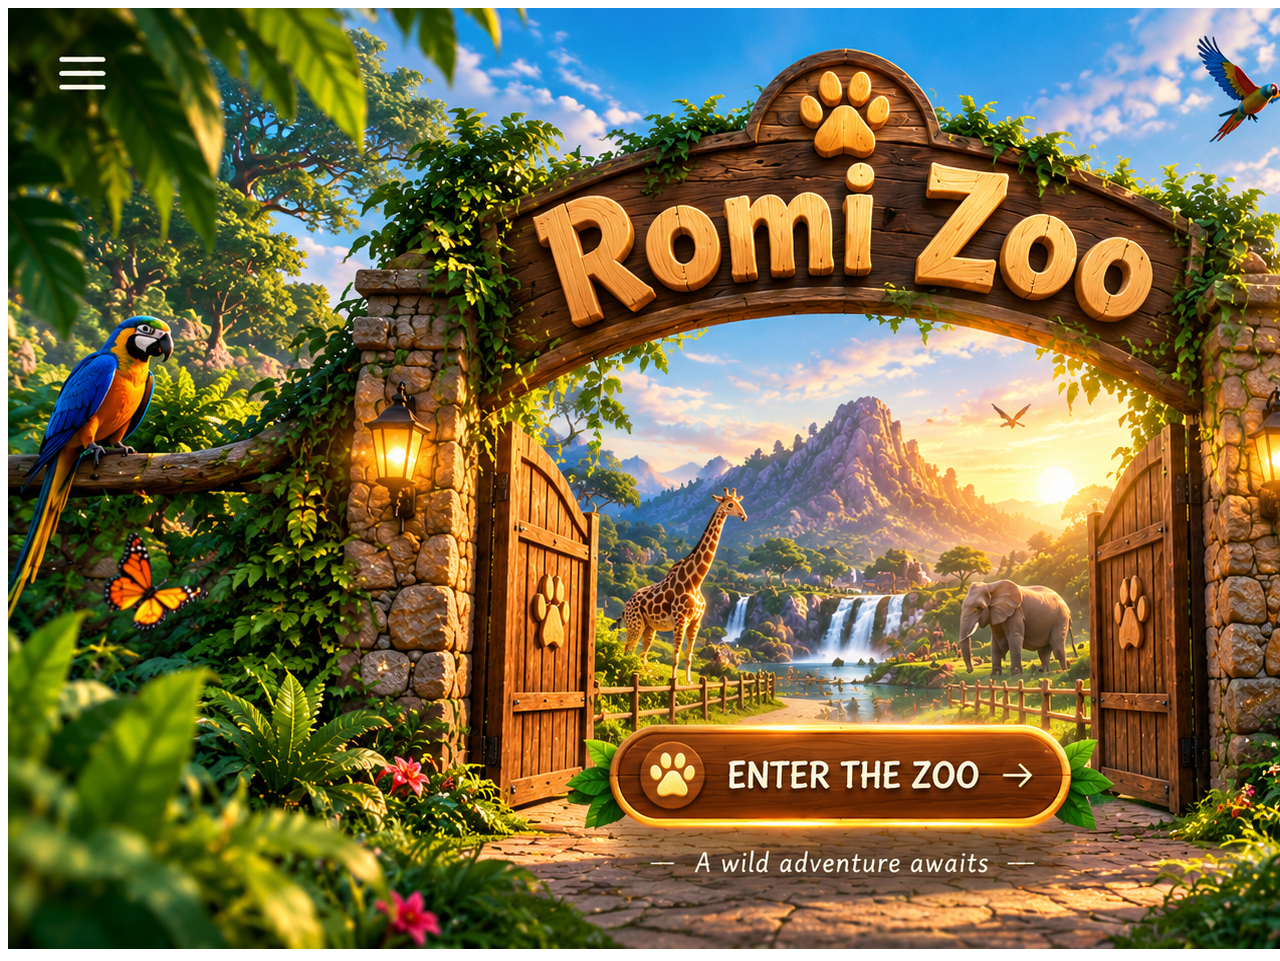
==== index.html @ ab6b86a1 "Rename romi-zoo-index.html to index.html" ====
<!DOCTYPE html>
<html lang="en">
<head>
  <meta charset="UTF-8">
  <meta name="viewport" content="width=device-width, initial-scale=1.0">
  <title>Romi Zoo</title>
  <link rel="stylesheet" href="styles.css">
</head>
<body>
  <main class="entrance">
    <img class="scene" src="zoo-entrance.png" alt="The magical entrance to Romi Zoo">
    <div class="atmosphere"></div>
    <a class="enter-hotspot" href="zoo.html" aria-label="Enter the zoo"></a>
    <div class="particles" aria-hidden="true">
      <span></span><span></span><span></span><span></span>
      <span></span><span></span><span></span><span></span>
      <span></span><span></span><span></span><span></span>
    </div>
  </main>
</body>
</html>
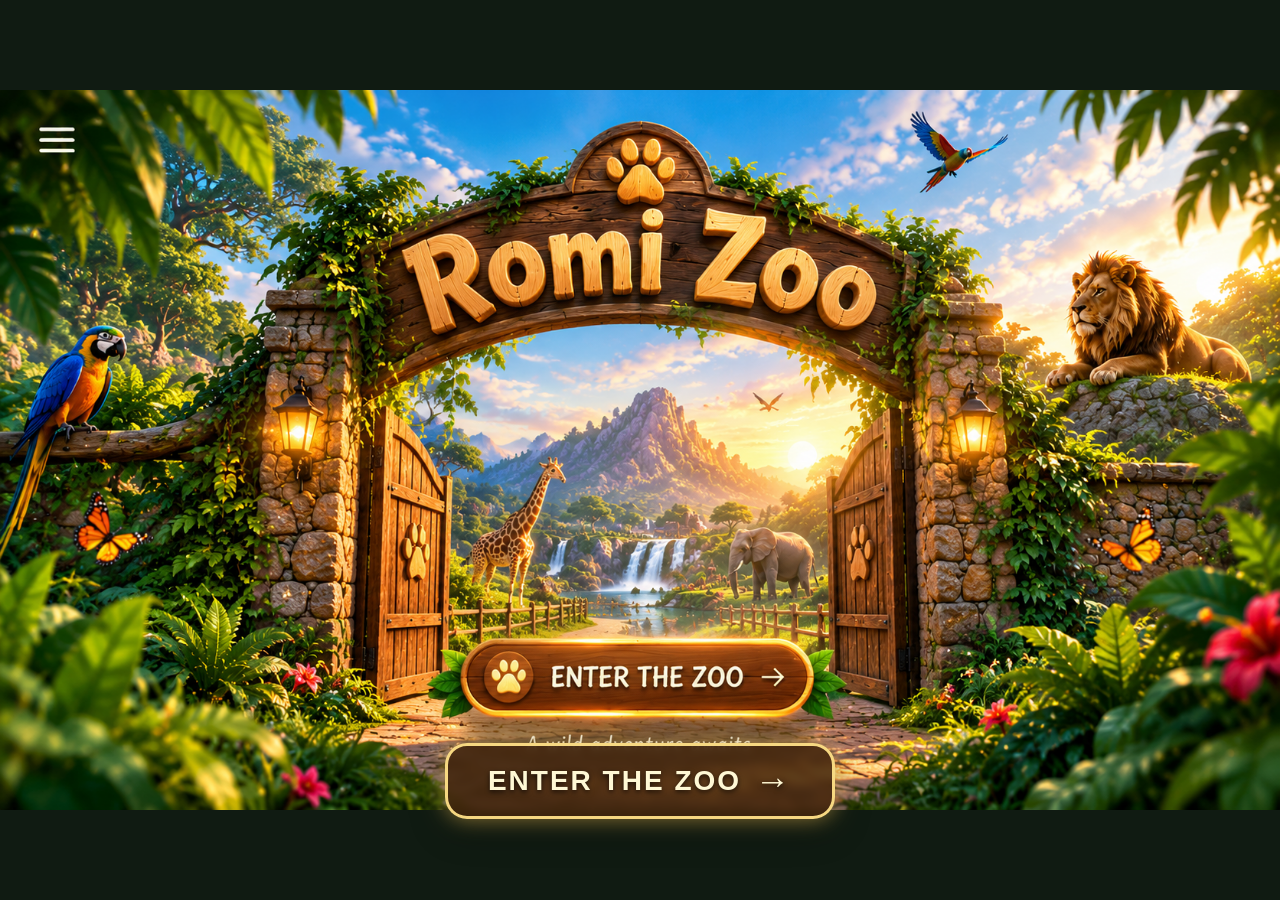
==== commit c259a5d1: "Add files via upload" ====
--- a/index.html
+++ b/index.html
@@ -2,15 +2,20 @@
 <html lang="en">
 <head>
   <meta charset="UTF-8">
-  <meta name="viewport" content="width=device-width, initial-scale=1.0">
+  <meta name="viewport" content="width=device-width, initial-scale=1.0, viewport-fit=cover">
   <title>Romi Zoo</title>
   <link rel="stylesheet" href="styles.css">
 </head>
 <body>
   <main class="entrance">
     <img class="scene" src="zoo-entrance.png" alt="The magical entrance to Romi Zoo">
-    <div class="atmosphere"></div>
-    <a class="enter-hotspot" href="zoo.html" aria-label="Enter the zoo"></a>
+
+    <div class="atmosphere" aria-hidden="true"></div>
+
+    <a class="enter-button" href="zoo.html">
+      ENTER THE ZOO <span aria-hidden="true">→</span>
+    </a>
+
     <div class="particles" aria-hidden="true">
       <span></span><span></span><span></span><span></span>
       <span></span><span></span><span></span><span></span>
--- a/styles.css
+++ b/styles.css
@@ -0,0 +1,226 @@
+* {
+  box-sizing: border-box;
+}
+
+html,
+body {
+  margin: 0;
+  width: 100%;
+  height: 100%;
+  overflow: hidden;
+}
+
+body {
+  background: #101b12;
+  font-family: Arial, Helvetica, sans-serif;
+}
+
+.entrance {
+  position: relative;
+  width: 100vw;
+  height: 100dvh;
+  min-height: 100vh;
+  overflow: hidden;
+  isolation: isolate;
+}
+
+.scene {
+  position: absolute;
+  inset: 0;
+  width: 100%;
+  height: 100%;
+  display: block;
+
+  /* Keep the whole artwork visible instead of cropping it. */
+  object-fit: contain;
+  object-position: center center;
+
+  animation: breathe 14s ease-in-out infinite alternate;
+  transform-origin: center center;
+  background: #101b12;
+}
+
+.atmosphere {
+  position: absolute;
+  inset: 0;
+  z-index: 2;
+  pointer-events: none;
+
+  background:
+    radial-gradient(circle at 50% 55%,
+      rgba(255, 225, 130, .12),
+      transparent 30%),
+    linear-gradient(to bottom,
+      rgba(0, 0, 0, .02),
+      rgba(0, 0, 0, .18));
+
+  mix-blend-mode: screen;
+}
+
+.enter-button {
+  position: absolute;
+  z-index: 6;
+
+  left: 50%;
+  bottom: clamp(42px, 9vh, 95px);
+  transform: translateX(-50%);
+
+  width: min(390px, 72vw);
+  min-height: 64px;
+  padding: 15px 24px;
+
+  display: flex;
+  align-items: center;
+  justify-content: center;
+  gap: 14px;
+
+  border: 3px solid rgba(255, 225, 135, .95);
+  border-radius: 22px;
+
+  color: #fff8d5;
+  background: rgba(67, 38, 12, .86);
+
+  box-shadow:
+    0 0 22px rgba(255, 206, 90, .55),
+    0 10px 35px rgba(0, 0, 0, .4);
+
+  text-decoration: none;
+  font-size: clamp(18px, 3vw, 28px);
+  font-weight: 800;
+  letter-spacing: 2px;
+  text-shadow: 0 2px 5px rgba(0, 0, 0, .7);
+
+  backdrop-filter: blur(4px);
+
+  animation: buttonPulse 2.5s ease-in-out infinite;
+
+  transition:
+    transform .25s ease,
+    box-shadow .25s ease,
+    background .25s ease;
+}
+
+.enter-button span {
+  font-size: 1.25em;
+}
+
+.enter-button:hover,
+.enter-button:focus-visible {
+  transform: translateX(-50%) scale(1.05);
+  background: rgba(91, 52, 16, .95);
+  box-shadow:
+    0 0 38px rgba(255, 220, 105, .85),
+    0 15px 45px rgba(0, 0, 0, .45);
+  outline: none;
+}
+
+.enter-button:active {
+  transform: translateX(-50%) scale(.98);
+}
+
+/* Floating magical lights */
+.particles {
+  position: absolute;
+  inset: 0;
+  z-index: 4;
+  pointer-events: none;
+  overflow: hidden;
+}
+
+.particles span {
+  position: absolute;
+  width: 6px;
+  height: 6px;
+  border-radius: 50%;
+
+  background: rgba(255, 231, 139, .85);
+  box-shadow: 0 0 12px rgba(255, 226, 117, .85);
+
+  left: calc(var(--x) * 1%);
+  top: 105%;
+
+  animation: floatUp var(--duration) linear infinite;
+  animation-delay: var(--delay);
+}
+
+.particles span:nth-child(1) { --x: 8; --duration: 9s; --delay: -2s; }
+.particles span:nth-child(2) { --x: 17; --duration: 7s; --delay: -5s; }
+.particles span:nth-child(3) { --x: 26; --duration: 10s; --delay: -1s; }
+.particles span:nth-child(4) { --x: 34; --duration: 8s; --delay: -7s; }
+.particles span:nth-child(5) { --x: 42; --duration: 11s; --delay: -3s; }
+.particles span:nth-child(6) { --x: 51; --duration: 7.5s; --delay: -6s; }
+.particles span:nth-child(7) { --x: 59; --duration: 9.5s; --delay: -4s; }
+.particles span:nth-child(8) { --x: 67; --duration: 8.5s; --delay: -8s; }
+.particles span:nth-child(9) { --x: 74; --duration: 10s; --delay: -2s; }
+.particles span:nth-child(10) { --x: 82; --duration: 7s; --delay: -5s; }
+.particles span:nth-child(11) { --x: 90; --duration: 9s; --delay: -1s; }
+.particles span:nth-child(12) { --x: 47; --duration: 8s; --delay: -10s; }
+
+@keyframes breathe {
+  from { transform: scale(1.01); }
+  to { transform: scale(1.035); }
+}
+
+@keyframes buttonPulse {
+  0%, 100% {
+    box-shadow:
+      0 0 18px rgba(255, 206, 90, .45),
+      0 10px 35px rgba(0, 0, 0, .35);
+  }
+
+  50% {
+    box-shadow:
+      0 0 32px rgba(255, 220, 105, .8),
+      0 10px 35px rgba(0, 0, 0, .35);
+  }
+}
+
+@keyframes floatUp {
+  0% {
+    transform: translate(0, 10vh) scale(.5);
+    opacity: 0;
+  }
+
+  12% { opacity: .9; }
+
+  50% {
+    transform: translate(30px, -50vh) scale(1);
+  }
+
+  100% {
+    transform: translate(-25px, -115vh) scale(.2);
+    opacity: 0;
+  }
+}
+
+/* Phones */
+@media (max-width: 700px) {
+  .scene {
+    object-fit: contain;
+    object-position: center center;
+  }
+
+  .enter-button {
+    bottom: max(28px, env(safe-area-inset-bottom));
+    width: min(360px, 82vw);
+    min-height: 58px;
+    padding: 13px 18px;
+    font-size: clamp(16px, 5vw, 23px);
+  }
+}
+
+/* Very narrow/tall phones */
+@media (max-width: 430px) and (orientation: portrait) {
+  .enter-button {
+    width: 82vw;
+    bottom: max(22px, env(safe-area-inset-bottom));
+  }
+}
+
+@media (prefers-reduced-motion: reduce) {
+  .scene,
+  .enter-button,
+  .particles span {
+    animation: none;
+  }
+}
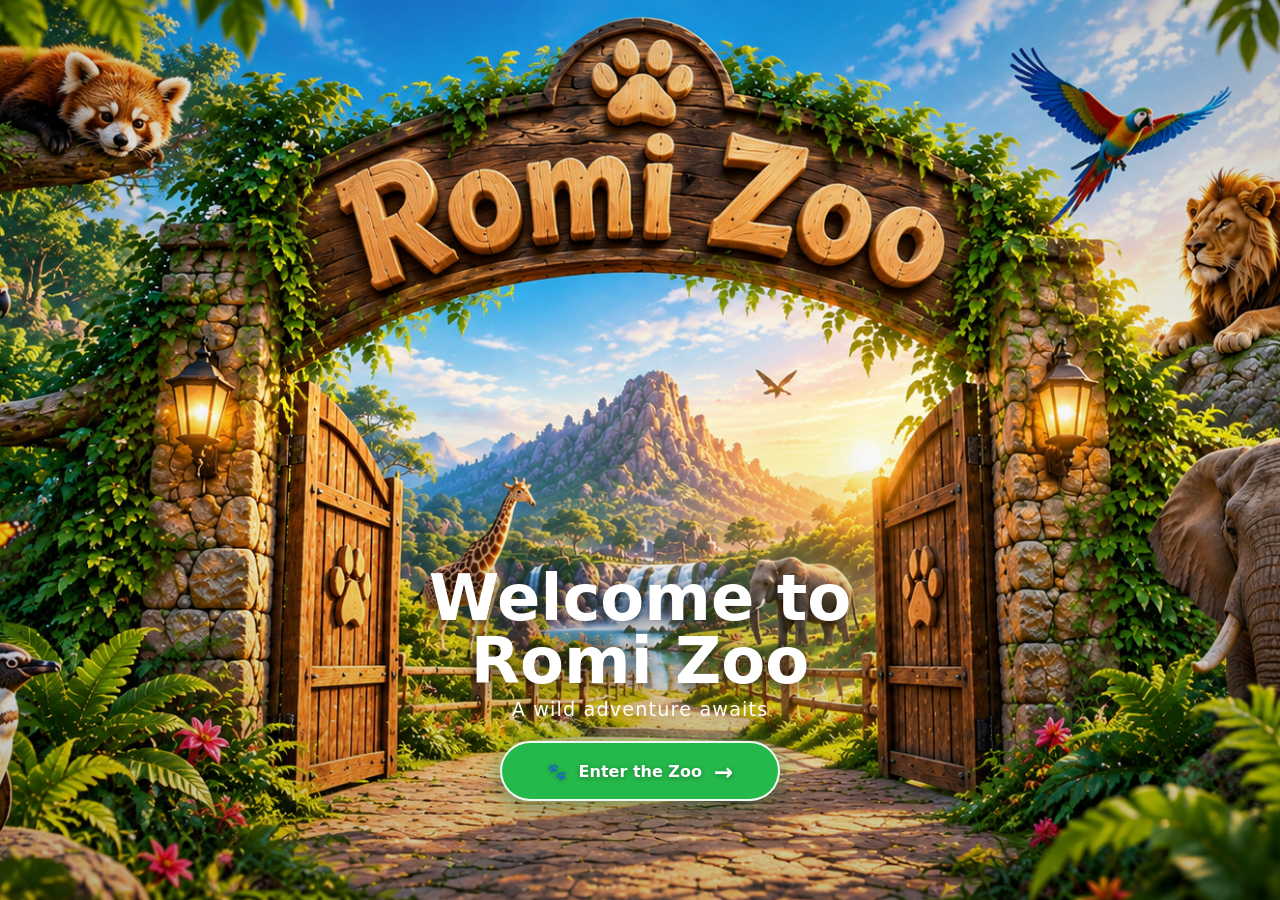
==== commit 4ed599de: "Add files via upload" ====
--- a/index.html
+++ b/index.html
@@ -1,26 +1,24 @@
 <!DOCTYPE html>
 <html lang="en">
 <head>
-  <meta charset="UTF-8">
-  <meta name="viewport" content="width=device-width, initial-scale=1.0, viewport-fit=cover">
-  <title>Romi Zoo</title>
-  <link rel="stylesheet" href="styles.css">
+<meta charset="UTF-8">
+<meta name="viewport" content="width=device-width, initial-scale=1.0, viewport-fit=cover">
+<title>Romi Zoo</title>
+<link rel="stylesheet" href="styles.css">
 </head>
 <body>
-  <main class="entrance">
-    <img class="scene" src="zoo-entrance.png" alt="The magical entrance to Romi Zoo">
-
-    <div class="atmosphere" aria-hidden="true"></div>
-
-    <a class="enter-button" href="zoo.html">
-      ENTER THE ZOO <span aria-hidden="true">→</span>
-    </a>
-
-    <div class="particles" aria-hidden="true">
-      <span></span><span></span><span></span><span></span>
-      <span></span><span></span><span></span><span></span>
-      <span></span><span></span><span></span><span></span>
-    </div>
-  </main>
+<main class="entrance" id="entrance">
+  <div class="scene" aria-hidden="true"></div>
+  <div class="shade" aria-hidden="true"></div>
+  <section class="welcome" aria-label="Romi Zoo welcome">
+    <p class="welcome-title">Welcome to<br>Romi Zoo</p>
+    <p class="welcome-text">A wild adventure awaits</p>
+    <button class="enter-button" id="enterButton" type="button">
+      <span>🐾</span><span>Enter the Zoo</span><b>→</b>
+    </button>
+  </section>
+  <div class="transition" id="transition" aria-hidden="true"></div>
+</main>
+<script src="script.js"></script>
 </body>
-</html>
+</html>
--- a/styles.css
+++ b/styles.css
@@ -1,226 +1 @@
-* {
-  box-sizing: border-box;
-}
-
-html,
-body {
-  margin: 0;
-  width: 100%;
-  height: 100%;
-  overflow: hidden;
-}
-
-body {
-  background: #101b12;
-  font-family: Arial, Helvetica, sans-serif;
-}
-
-.entrance {
-  position: relative;
-  width: 100vw;
-  height: 100dvh;
-  min-height: 100vh;
-  overflow: hidden;
-  isolation: isolate;
-}
-
-.scene {
-  position: absolute;
-  inset: 0;
-  width: 100%;
-  height: 100%;
-  display: block;
-
-  /* Keep the whole artwork visible instead of cropping it. */
-  object-fit: contain;
-  object-position: center center;
-
-  animation: breathe 14s ease-in-out infinite alternate;
-  transform-origin: center center;
-  background: #101b12;
-}
-
-.atmosphere {
-  position: absolute;
-  inset: 0;
-  z-index: 2;
-  pointer-events: none;
-
-  background:
-    radial-gradient(circle at 50% 55%,
-      rgba(255, 225, 130, .12),
-      transparent 30%),
-    linear-gradient(to bottom,
-      rgba(0, 0, 0, .02),
-      rgba(0, 0, 0, .18));
-
-  mix-blend-mode: screen;
-}
-
-.enter-button {
-  position: absolute;
-  z-index: 6;
-
-  left: 50%;
-  bottom: clamp(42px, 9vh, 95px);
-  transform: translateX(-50%);
-
-  width: min(390px, 72vw);
-  min-height: 64px;
-  padding: 15px 24px;
-
-  display: flex;
-  align-items: center;
-  justify-content: center;
-  gap: 14px;
-
-  border: 3px solid rgba(255, 225, 135, .95);
-  border-radius: 22px;
-
-  color: #fff8d5;
-  background: rgba(67, 38, 12, .86);
-
-  box-shadow:
-    0 0 22px rgba(255, 206, 90, .55),
-    0 10px 35px rgba(0, 0, 0, .4);
-
-  text-decoration: none;
-  font-size: clamp(18px, 3vw, 28px);
-  font-weight: 800;
-  letter-spacing: 2px;
-  text-shadow: 0 2px 5px rgba(0, 0, 0, .7);
-
-  backdrop-filter: blur(4px);
-
-  animation: buttonPulse 2.5s ease-in-out infinite;
-
-  transition:
-    transform .25s ease,
-    box-shadow .25s ease,
-    background .25s ease;
-}
-
-.enter-button span {
-  font-size: 1.25em;
-}
-
-.enter-button:hover,
-.enter-button:focus-visible {
-  transform: translateX(-50%) scale(1.05);
-  background: rgba(91, 52, 16, .95);
-  box-shadow:
-    0 0 38px rgba(255, 220, 105, .85),
-    0 15px 45px rgba(0, 0, 0, .45);
-  outline: none;
-}
-
-.enter-button:active {
-  transform: translateX(-50%) scale(.98);
-}
-
-/* Floating magical lights */
-.particles {
-  position: absolute;
-  inset: 0;
-  z-index: 4;
-  pointer-events: none;
-  overflow: hidden;
-}
-
-.particles span {
-  position: absolute;
-  width: 6px;
-  height: 6px;
-  border-radius: 50%;
-
-  background: rgba(255, 231, 139, .85);
-  box-shadow: 0 0 12px rgba(255, 226, 117, .85);
-
-  left: calc(var(--x) * 1%);
-  top: 105%;
-
-  animation: floatUp var(--duration) linear infinite;
-  animation-delay: var(--delay);
-}
-
-.particles span:nth-child(1) { --x: 8; --duration: 9s; --delay: -2s; }
-.particles span:nth-child(2) { --x: 17; --duration: 7s; --delay: -5s; }
-.particles span:nth-child(3) { --x: 26; --duration: 10s; --delay: -1s; }
-.particles span:nth-child(4) { --x: 34; --duration: 8s; --delay: -7s; }
-.particles span:nth-child(5) { --x: 42; --duration: 11s; --delay: -3s; }
-.particles span:nth-child(6) { --x: 51; --duration: 7.5s; --delay: -6s; }
-.particles span:nth-child(7) { --x: 59; --duration: 9.5s; --delay: -4s; }
-.particles span:nth-child(8) { --x: 67; --duration: 8.5s; --delay: -8s; }
-.particles span:nth-child(9) { --x: 74; --duration: 10s; --delay: -2s; }
-.particles span:nth-child(10) { --x: 82; --duration: 7s; --delay: -5s; }
-.particles span:nth-child(11) { --x: 90; --duration: 9s; --delay: -1s; }
-.particles span:nth-child(12) { --x: 47; --duration: 8s; --delay: -10s; }
-
-@keyframes breathe {
-  from { transform: scale(1.01); }
-  to { transform: scale(1.035); }
-}
-
-@keyframes buttonPulse {
-  0%, 100% {
-    box-shadow:
-      0 0 18px rgba(255, 206, 90, .45),
-      0 10px 35px rgba(0, 0, 0, .35);
-  }
-
-  50% {
-    box-shadow:
-      0 0 32px rgba(255, 220, 105, .8),
-      0 10px 35px rgba(0, 0, 0, .35);
-  }
-}
-
-@keyframes floatUp {
-  0% {
-    transform: translate(0, 10vh) scale(.5);
-    opacity: 0;
-  }
-
-  12% { opacity: .9; }
-
-  50% {
-    transform: translate(30px, -50vh) scale(1);
-  }
-
-  100% {
-    transform: translate(-25px, -115vh) scale(.2);
-    opacity: 0;
-  }
-}
-
-/* Phones */
-@media (max-width: 700px) {
-  .scene {
-    object-fit: contain;
-    object-position: center center;
-  }
-
-  .enter-button {
-    bottom: max(28px, env(safe-area-inset-bottom));
-    width: min(360px, 82vw);
-    min-height: 58px;
-    padding: 13px 18px;
-    font-size: clamp(16px, 5vw, 23px);
-  }
-}
-
-/* Very narrow/tall phones */
-@media (max-width: 430px) and (orientation: portrait) {
-  .enter-button {
-    width: 82vw;
-    bottom: max(22px, env(safe-area-inset-bottom));
-  }
-}
-
-@media (prefers-reduced-motion: reduce) {
-  .scene,
-  .enter-button,
-  .particles span {
-    animation: none;
-  }
-}
+*{box-sizing:border-box}html,body{width:100%;height:100%;margin:0}body{overflow:hidden;background:#071b14;font-family:system-ui,-apple-system,BlinkMacSystemFont,"Segoe UI",sans-serif}.entrance{position:relative;width:100%;height:100svh;min-height:100dvh;overflow:hidden;isolation:isolate}.scene{position:absolute;inset:0;z-index:-3;background:url("assets/zoo-entrance-desktop.png") center/cover no-repeat;transform:scale(1.01);transition:transform 1.25s cubic-bezier(.2,.8,.2,1),filter 1.25s ease}.shade{position:absolute;inset:0;z-index:-2;pointer-events:none;background:linear-gradient(to bottom,rgba(0,0,0,.08),transparent 45%,rgba(0,0,0,.18)),radial-gradient(circle,transparent 45%,rgba(0,0,0,.14))}.welcome{position:absolute;z-index:2;left:50%;bottom:clamp(7vh,9vw,11vh);transform:translateX(-50%);width:min(92vw,620px);text-align:center;color:#fff;text-shadow:0 3px 20px rgba(0,0,0,.7);animation:in 1s cubic-bezier(.2,.8,.2,1) both}.welcome-title{margin:0 0 .35rem;font-size:clamp(2rem,5vw,4rem);line-height:.98;font-weight:800}.welcome-text{margin:0 0 1.25rem;font-size:clamp(.95rem,2vw,1.2rem);letter-spacing:.06em}.enter-button{display:inline-flex;align-items:center;justify-content:center;gap:.75rem;min-width:min(280px,80vw);padding:.9rem 1.35rem;border:2px solid #fffe;border-radius:999px;background:#25b84a;color:#fff;box-shadow:0 9px 30px #0005,0 0 24px #37dc5b59;font:800 1rem system-ui,sans-serif;cursor:pointer;text-shadow:0 1px 5px #0005;transition:transform .2s,background .2s,box-shadow .2s}.enter-button:hover,.enter-button:focus-visible{transform:translateY(-3px) scale(1.03);background:#31ca56;box-shadow:0 13px 35px #0006,0 0 35px #37dc5b80;outline:none}.enter-button b{font-size:1.45rem}.transition{position:absolute;inset:0;z-index:10;pointer-events:none;opacity:0;background:#071b14;transition:opacity .25s ease}.entering .scene{transform:scale(1.22);filter:brightness(1.12)}.entering .welcome{animation:out .65s ease forwards}.entering .transition{opacity:1;transition-delay:.55s}@keyframes in{from{opacity:0;transform:translate(-50%,25px)}to{opacity:1;transform:translate(-50%,0)}}@keyframes out{to{opacity:0;transform:translate(-50%,-18px) scale(1.04)}}@media(max-width:700px){.scene{background-image:url("assets/zoo-entrance-mobile.png");background-position:center}.welcome{bottom:max(7vh,env(safe-area-inset-bottom) + 5vh)}.welcome-title{font-size:clamp(1.9rem,9vw,3rem)}.welcome-text{font-size:.95rem;margin-bottom:1rem}.enter-button{min-width:235px;padding:.82rem 1.1rem}}@media(prefers-reduced-motion:reduce){.scene,.welcome,.transition{animation:none;transition:none}}
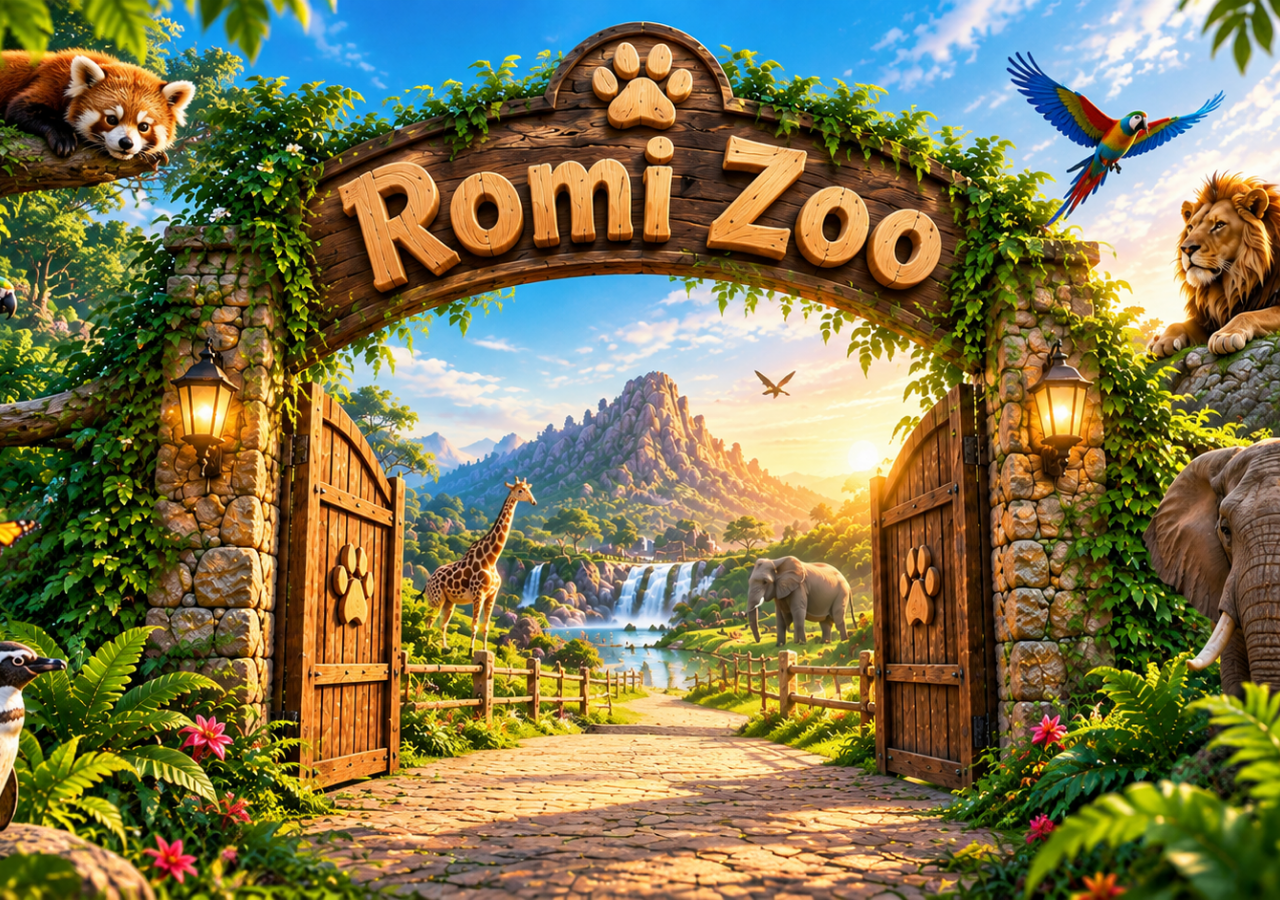
==== commit ff1cae10: "Add files via upload" ====
--- a/index.html
+++ b/index.html
@@ -1,24 +1,23 @@
-<!DOCTYPE html>
+<!doctype html>
 <html lang="en">
 <head>
-<meta charset="UTF-8">
-<meta name="viewport" content="width=device-width, initial-scale=1.0, viewport-fit=cover">
+<meta charset="utf-8">
+<meta name="viewport" content="width=device-width, initial-scale=1, viewport-fit=cover">
 <title>Romi Zoo</title>
 <link rel="stylesheet" href="styles.css">
 </head>
 <body>
-<main class="entrance" id="entrance">
-  <div class="scene" aria-hidden="true"></div>
-  <div class="shade" aria-hidden="true"></div>
-  <section class="welcome" aria-label="Romi Zoo welcome">
-    <p class="welcome-title">Welcome to<br>Romi Zoo</p>
-    <p class="welcome-text">A wild adventure awaits</p>
-    <button class="enter-button" id="enterButton" type="button">
-      <span>🐾</span><span>Enter the Zoo</span><b>→</b>
-    </button>
-  </section>
-  <div class="transition" id="transition" aria-hidden="true"></div>
+<main class="entrance">
+  <picture class="entrance-art">
+    <source media="(max-width: 700px)" srcset="assets/zoo-entrance-mobile.png">
+    <img src="assets/zoo-entrance-desktop.png" alt="Romi Zoo entrance">
+  </picture>
+
+  <!-- The visible button is part of the artwork; this HTML hotspot makes it clickable. -->
+  <button class="enter-hotspot" id="enterZoo" type="button" aria-label="Enter the Zoo"></button>
+
+  <div class="transition" aria-hidden="true"></div>
 </main>
 <script src="script.js"></script>
 </body>
-</html>+</html>
--- a/styles.css
+++ b/styles.css
@@ -1 +1,13 @@
-*{box-sizing:border-box}html,body{width:100%;height:100%;margin:0}body{overflow:hidden;background:#071b14;font-family:system-ui,-apple-system,BlinkMacSystemFont,"Segoe UI",sans-serif}.entrance{position:relative;width:100%;height:100svh;min-height:100dvh;overflow:hidden;isolation:isolate}.scene{position:absolute;inset:0;z-index:-3;background:url("assets/zoo-entrance-desktop.png") center/cover no-repeat;transform:scale(1.01);transition:transform 1.25s cubic-bezier(.2,.8,.2,1),filter 1.25s ease}.shade{position:absolute;inset:0;z-index:-2;pointer-events:none;background:linear-gradient(to bottom,rgba(0,0,0,.08),transparent 45%,rgba(0,0,0,.18)),radial-gradient(circle,transparent 45%,rgba(0,0,0,.14))}.welcome{position:absolute;z-index:2;left:50%;bottom:clamp(7vh,9vw,11vh);transform:translateX(-50%);width:min(92vw,620px);text-align:center;color:#fff;text-shadow:0 3px 20px rgba(0,0,0,.7);animation:in 1s cubic-bezier(.2,.8,.2,1) both}.welcome-title{margin:0 0 .35rem;font-size:clamp(2rem,5vw,4rem);line-height:.98;font-weight:800}.welcome-text{margin:0 0 1.25rem;font-size:clamp(.95rem,2vw,1.2rem);letter-spacing:.06em}.enter-button{display:inline-flex;align-items:center;justify-content:center;gap:.75rem;min-width:min(280px,80vw);padding:.9rem 1.35rem;border:2px solid #fffe;border-radius:999px;background:#25b84a;color:#fff;box-shadow:0 9px 30px #0005,0 0 24px #37dc5b59;font:800 1rem system-ui,sans-serif;cursor:pointer;text-shadow:0 1px 5px #0005;transition:transform .2s,background .2s,box-shadow .2s}.enter-button:hover,.enter-button:focus-visible{transform:translateY(-3px) scale(1.03);background:#31ca56;box-shadow:0 13px 35px #0006,0 0 35px #37dc5b80;outline:none}.enter-button b{font-size:1.45rem}.transition{position:absolute;inset:0;z-index:10;pointer-events:none;opacity:0;background:#071b14;transition:opacity .25s ease}.entering .scene{transform:scale(1.22);filter:brightness(1.12)}.entering .welcome{animation:out .65s ease forwards}.entering .transition{opacity:1;transition-delay:.55s}@keyframes in{from{opacity:0;transform:translate(-50%,25px)}to{opacity:1;transform:translate(-50%,0)}}@keyframes out{to{opacity:0;transform:translate(-50%,-18px) scale(1.04)}}@media(max-width:700px){.scene{background-image:url("assets/zoo-entrance-mobile.png");background-position:center}.welcome{bottom:max(7vh,env(safe-area-inset-bottom) + 5vh)}.welcome-title{font-size:clamp(1.9rem,9vw,3rem)}.welcome-text{font-size:.95rem;margin-bottom:1rem}.enter-button{min-width:235px;padding:.82rem 1.1rem}}@media(prefers-reduced-motion:reduce){.scene,.welcome,.transition{animation:none;transition:none}}+*{box-sizing:border-box}
+html,body{width:100%;height:100%;margin:0}
+body{overflow:hidden;background:#071b14}
+.entrance{position:relative;width:100%;height:100svh;min-height:100dvh;overflow:hidden;background:#071b14}
+.entrance-art{position:absolute;inset:0;display:block}
+.entrance-art img{width:100%;height:100%;display:block;object-fit:cover;object-position:center;user-select:none;-webkit-user-drag:none;transition:transform 1.15s cubic-bezier(.2,.8,.2,1),filter 1.15s ease}
+.enter-hotspot{position:absolute;left:50%;bottom:9.5%;width:min(31vw,520px);aspect-ratio:4.8/1;transform:translateX(-50%);border:0;border-radius:999px;background:transparent;cursor:pointer;padding:0;z-index:3}
+.enter-hotspot:focus-visible{outline:3px solid #fffe;outline-offset:5px}
+.transition{position:absolute;inset:0;z-index:5;pointer-events:none;background:#071b14;opacity:0;transition:opacity .7s ease}
+.entering .entrance-art img{transform:scale(1.18);filter:brightness(1.08)}
+.entering .transition{opacity:1;transition-delay:.62s}
+@media(max-width:700px){.entrance-art img{object-position:center}.enter-hotspot{width:68vw;max-width:390px;bottom:11%}}
+@media(prefers-reduced-motion:reduce){.entrance-art img,.transition{transition:none}}
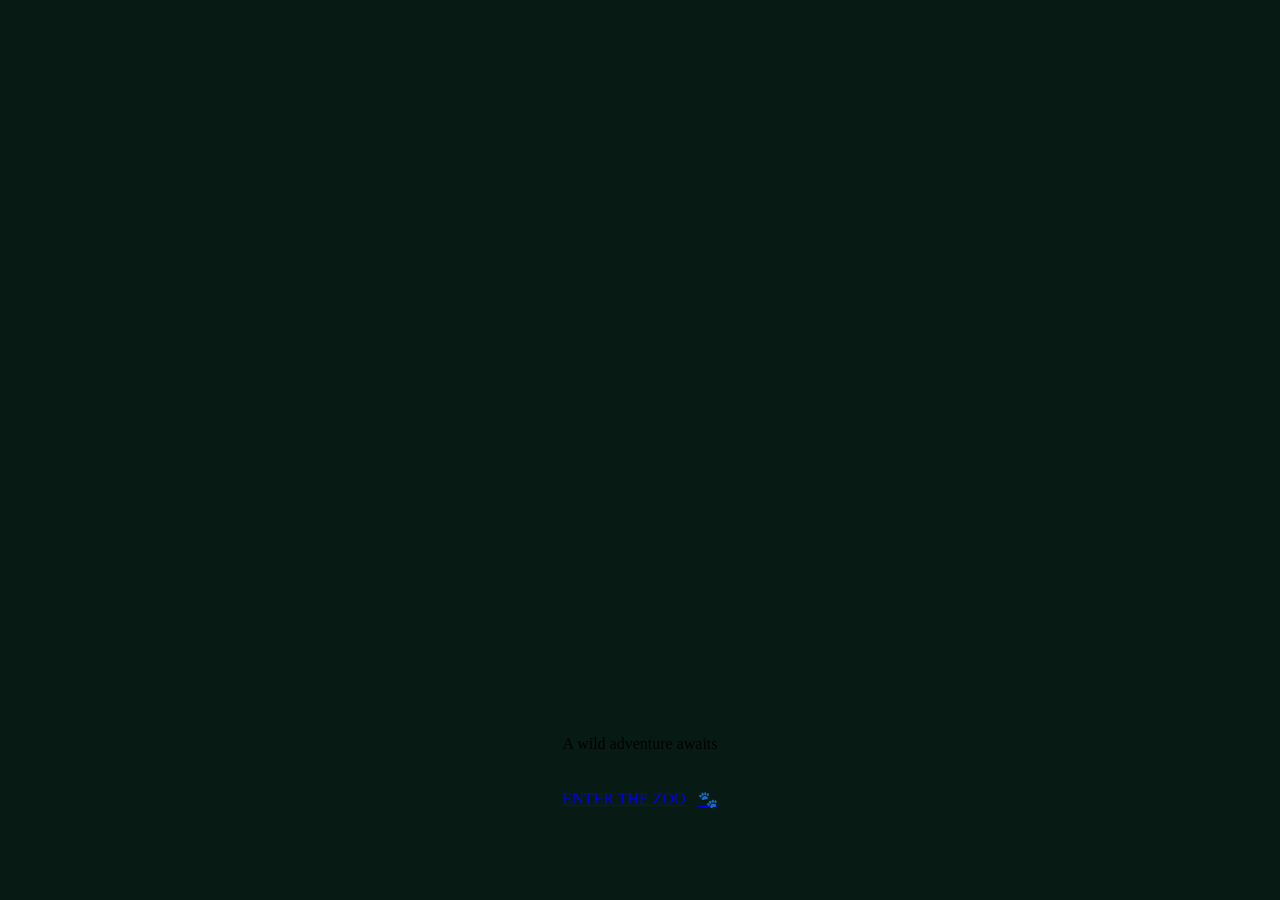
==== commit 292a837f: "Add files via upload" ====
--- a/index.html
+++ b/index.html
@@ -1,23 +1,102 @@
-<!doctype html>
+<!DOCTYPE html>
 <html lang="en">
 <head>
-<meta charset="utf-8">
-<meta name="viewport" content="width=device-width, initial-scale=1, viewport-fit=cover">
-<title>Romi Zoo</title>
-<link rel="stylesheet" href="styles.css">
+  <meta charset="UTF-8">
+  <meta name="viewport" content="width=device-width, initial-scale=1.0, viewport-fit=cover">
+  <title>Romi Zoo</title>
+  <link rel="stylesheet" href="styles.css">
+  <style>
+    html, body {
+      margin: 0;
+      width: 100%;
+      height: 100%;
+      overflow: hidden;
+    }
+
+    .entrance {
+      position: relative;
+      width: 100vw;
+      height: 100dvh;
+      min-height: 100vh;
+      overflow: hidden;
+      display: grid;
+      place-items: center;
+    }
+
+    .scene {
+      position: absolute;
+      inset: 0;
+      width: 100%;
+      height: 100%;
+      object-fit: contain;
+      object-position: center center;
+      z-index: 1;
+    }
+
+    .glow {
+      z-index: 2;
+    }
+
+    .particles {
+      z-index: 4;
+      pointer-events: none;
+    }
+
+    .enter-button {
+      position: absolute !important;
+      z-index: 10 !important;
+      left: 50% !important;
+      bottom: max(28px, 8vh) !important;
+      transform: translateX(-50%) !important;
+      width: min(390px, 82vw) !important;
+      min-height: 58px !important;
+      padding: 13px 20px !important;
+      display: flex !important;
+      align-items: center;
+      justify-content: center;
+      gap: 12px;
+      box-sizing: border-box;
+      visibility: visible !important;
+      opacity: 1 !important;
+      pointer-events: auto !important;
+    }
+
+    .enter-button:hover,
+    .enter-button:focus-visible {
+      transform: translateX(-50%) scale(1.05) !important;
+    }
+
+    .hint {
+      z-index: 5;
+    }
+
+    @media (max-width: 600px) {
+      .enter-button {
+        bottom: max(24px, 7vh) !important;
+        width: 82vw !important;
+        min-height: 58px !important;
+        font-size: clamp(16px, 5vw, 23px) !important;
+      }
+    }
+  </style>
 </head>
 <body>
-<main class="entrance">
-  <picture class="entrance-art">
-    <source media="(max-width: 700px)" srcset="assets/zoo-entrance-mobile.png">
-    <img src="assets/zoo-entrance-desktop.png" alt="Romi Zoo entrance">
-  </picture>
+  <main class="entrance">
+    <div class="scene"></div>
+    <div class="glow"></div>
 
-  <!-- The visible button is part of the artwork; this HTML hotspot makes it clickable. -->
-  <button class="enter-hotspot" id="enterZoo" type="button" aria-label="Enter the Zoo"></button>
+    <div class="particles" aria-hidden="true">
+      <span></span><span></span><span></span><span></span><span></span>
+      <span></span><span></span><span></span><span></span><span></span>
+      <span></span><span></span><span></span><span></span><span></span>
+    </div>
 
-  <div class="transition" aria-hidden="true"></div>
-</main>
-<script src="script.js"></script>
+    <a class="enter-button" href="zoo.html" aria-label="Enter Romi Zoo">
+      <span>ENTER THE ZOO</span>
+      <b>🐾</b>
+    </a>
+
+    <div class="hint">A wild adventure awaits</div>
+  </main>
 </body>
 </html>
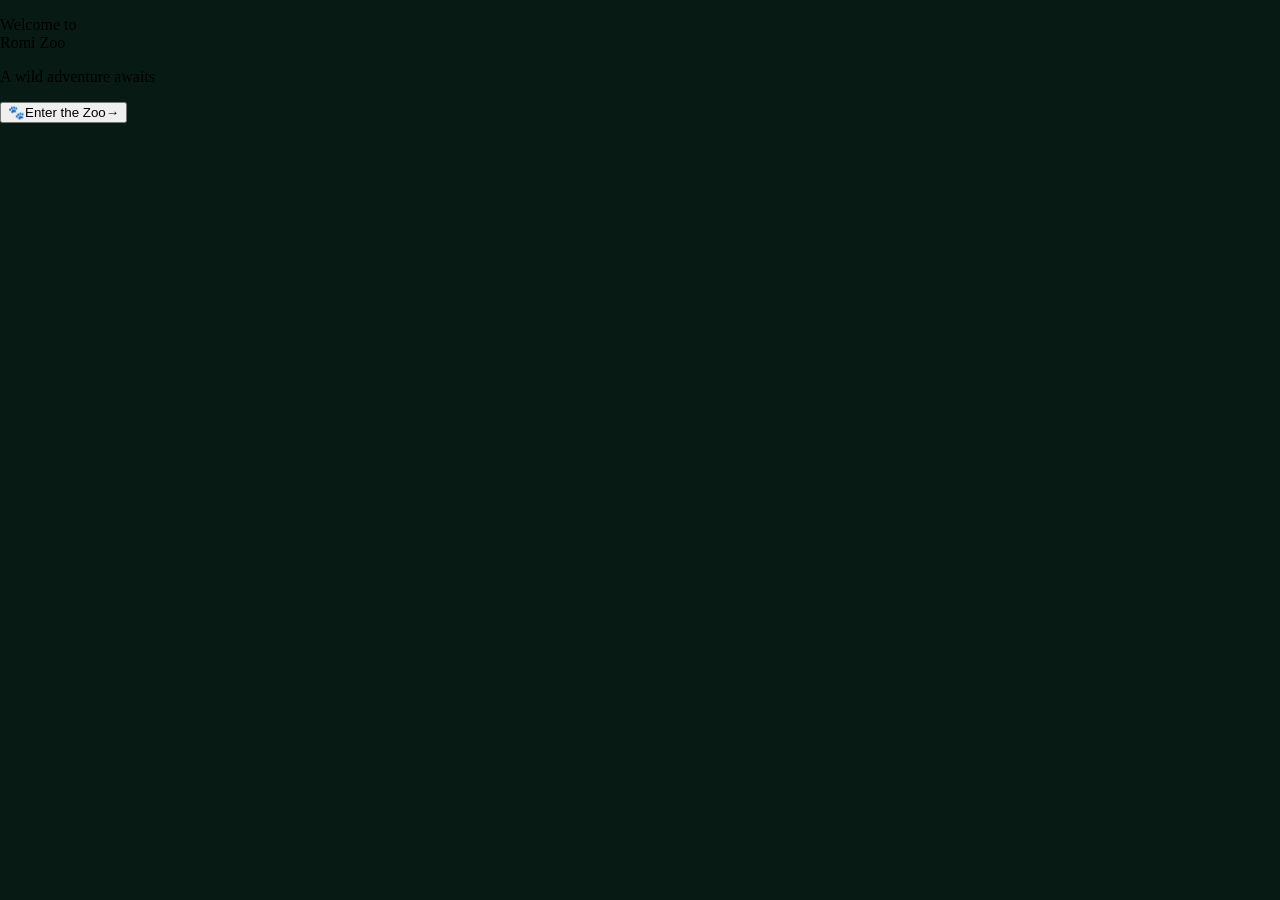
==== commit fa240c8c: "Add files via upload" ====
--- a/index.html
+++ b/index.html
@@ -1,102 +1,24 @@
 <!DOCTYPE html>
 <html lang="en">
 <head>
-  <meta charset="UTF-8">
-  <meta name="viewport" content="width=device-width, initial-scale=1.0, viewport-fit=cover">
-  <title>Romi Zoo</title>
-  <link rel="stylesheet" href="styles.css">
-  <style>
-    html, body {
-      margin: 0;
-      width: 100%;
-      height: 100%;
-      overflow: hidden;
-    }
-
-    .entrance {
-      position: relative;
-      width: 100vw;
-      height: 100dvh;
-      min-height: 100vh;
-      overflow: hidden;
-      display: grid;
-      place-items: center;
-    }
-
-    .scene {
-      position: absolute;
-      inset: 0;
-      width: 100%;
-      height: 100%;
-      object-fit: contain;
-      object-position: center center;
-      z-index: 1;
-    }
-
-    .glow {
-      z-index: 2;
-    }
-
-    .particles {
-      z-index: 4;
-      pointer-events: none;
-    }
-
-    .enter-button {
-      position: absolute !important;
-      z-index: 10 !important;
-      left: 50% !important;
-      bottom: max(28px, 8vh) !important;
-      transform: translateX(-50%) !important;
-      width: min(390px, 82vw) !important;
-      min-height: 58px !important;
-      padding: 13px 20px !important;
-      display: flex !important;
-      align-items: center;
-      justify-content: center;
-      gap: 12px;
-      box-sizing: border-box;
-      visibility: visible !important;
-      opacity: 1 !important;
-      pointer-events: auto !important;
-    }
-
-    .enter-button:hover,
-    .enter-button:focus-visible {
-      transform: translateX(-50%) scale(1.05) !important;
-    }
-
-    .hint {
-      z-index: 5;
-    }
-
-    @media (max-width: 600px) {
-      .enter-button {
-        bottom: max(24px, 7vh) !important;
-        width: 82vw !important;
-        min-height: 58px !important;
-        font-size: clamp(16px, 5vw, 23px) !important;
-      }
-    }
-  </style>
+<meta charset="UTF-8">
+<meta name="viewport" content="width=device-width, initial-scale=1.0, viewport-fit=cover">
+<title>Romi Zoo</title>
+<link rel="stylesheet" href="styles.css">
 </head>
 <body>
-  <main class="entrance">
-    <div class="scene"></div>
-    <div class="glow"></div>
-
-    <div class="particles" aria-hidden="true">
-      <span></span><span></span><span></span><span></span><span></span>
-      <span></span><span></span><span></span><span></span><span></span>
-      <span></span><span></span><span></span><span></span><span></span>
-    </div>
-
-    <a class="enter-button" href="zoo.html" aria-label="Enter Romi Zoo">
-      <span>ENTER THE ZOO</span>
-      <b>🐾</b>
-    </a>
-
-    <div class="hint">A wild adventure awaits</div>
-  </main>
+<main class="entrance" id="entrance">
+  <div class="scene" aria-hidden="true"></div>
+  <div class="shade" aria-hidden="true"></div>
+  <section class="welcome" aria-label="Romi Zoo welcome">
+    <p class="welcome-title">Welcome to<br>Romi Zoo</p>
+    <p class="welcome-text">A wild adventure awaits</p>
+    <button class="enter-button" id="enterButton" type="button">
+      <span>🐾</span><span>Enter the Zoo</span><b>→</b>
+    </button>
+  </section>
+  <div class="transition" id="transition" aria-hidden="true"></div>
+</main>
+<script src="script.js"></script>
 </body>
-</html>
+</html>
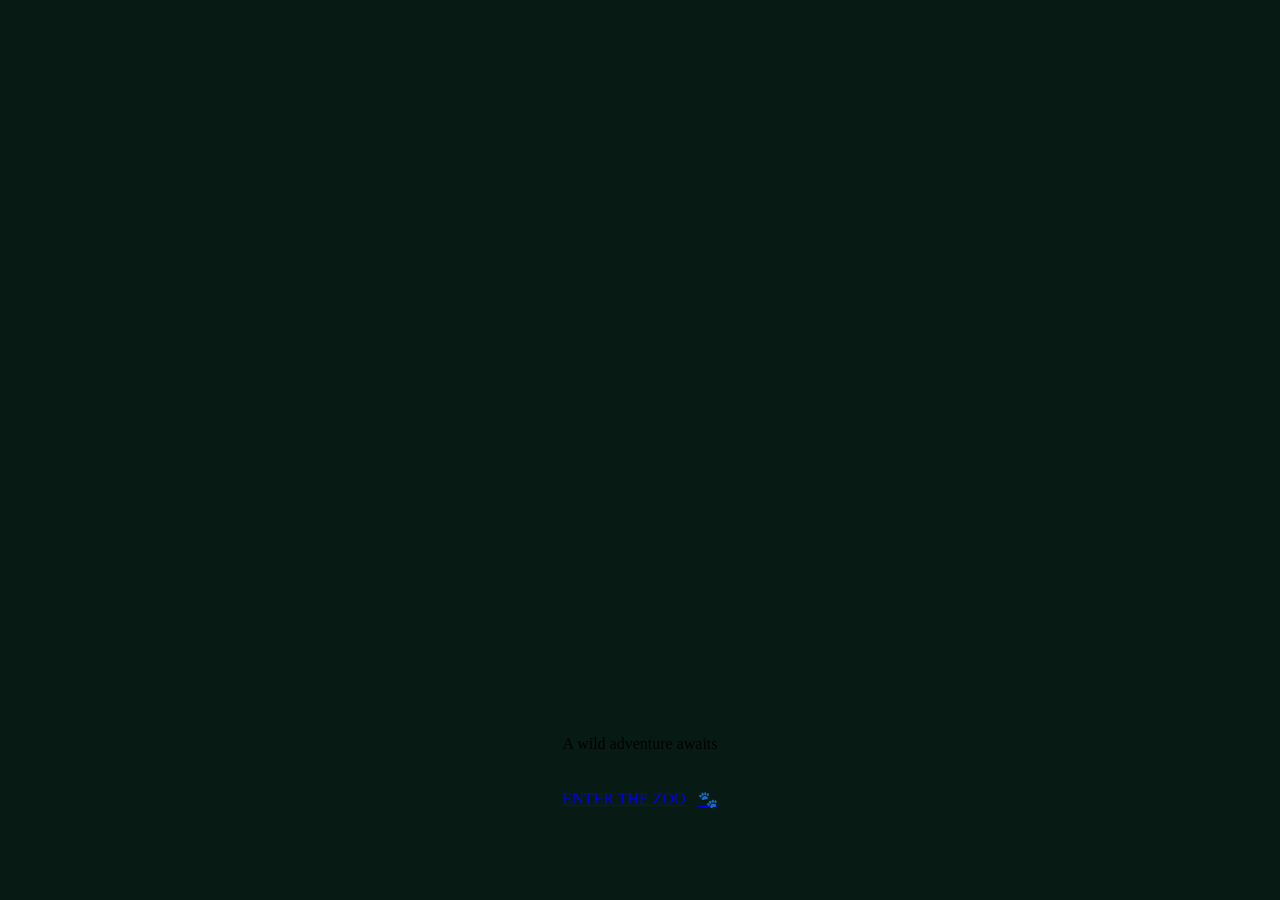
==== commit 9157b0f2: "Add files via upload" ====
--- a/index.html
+++ b/index.html
@@ -1,24 +1,102 @@
 <!DOCTYPE html>
 <html lang="en">
 <head>
-<meta charset="UTF-8">
-<meta name="viewport" content="width=device-width, initial-scale=1.0, viewport-fit=cover">
-<title>Romi Zoo</title>
-<link rel="stylesheet" href="styles.css">
+  <meta charset="UTF-8">
+  <meta name="viewport" content="width=device-width, initial-scale=1.0, viewport-fit=cover">
+  <title>Romi Zoo</title>
+  <link rel="stylesheet" href="styles.css">
+  <style>
+    html, body {
+      margin: 0;
+      width: 100%;
+      height: 100%;
+      overflow: hidden;
+    }
+
+    .entrance {
+      position: relative;
+      width: 100vw;
+      height: 100dvh;
+      min-height: 100vh;
+      overflow: hidden;
+      display: grid;
+      place-items: center;
+    }
+
+    .scene {
+      position: absolute;
+      inset: 0;
+      width: 100%;
+      height: 100%;
+      object-fit: contain;
+      object-position: center center;
+      z-index: 1;
+    }
+
+    .glow {
+      z-index: 2;
+    }
+
+    .particles {
+      z-index: 4;
+      pointer-events: none;
+    }
+
+    .enter-button {
+      position: absolute !important;
+      z-index: 10 !important;
+      left: 50% !important;
+      bottom: max(28px, 8vh) !important;
+      transform: translateX(-50%) !important;
+      width: min(390px, 82vw) !important;
+      min-height: 58px !important;
+      padding: 13px 20px !important;
+      display: flex !important;
+      align-items: center;
+      justify-content: center;
+      gap: 12px;
+      box-sizing: border-box;
+      visibility: visible !important;
+      opacity: 1 !important;
+      pointer-events: auto !important;
+    }
+
+    .enter-button:hover,
+    .enter-button:focus-visible {
+      transform: translateX(-50%) scale(1.05) !important;
+    }
+
+    .hint {
+      z-index: 5;
+    }
+
+    @media (max-width: 600px) {
+      .enter-button {
+        bottom: max(24px, 7vh) !important;
+        width: 82vw !important;
+        min-height: 58px !important;
+        font-size: clamp(16px, 5vw, 23px) !important;
+      }
+    }
+  </style>
 </head>
 <body>
-<main class="entrance" id="entrance">
-  <div class="scene" aria-hidden="true"></div>
-  <div class="shade" aria-hidden="true"></div>
-  <section class="welcome" aria-label="Romi Zoo welcome">
-    <p class="welcome-title">Welcome to<br>Romi Zoo</p>
-    <p class="welcome-text">A wild adventure awaits</p>
-    <button class="enter-button" id="enterButton" type="button">
-      <span>🐾</span><span>Enter the Zoo</span><b>→</b>
-    </button>
-  </section>
-  <div class="transition" id="transition" aria-hidden="true"></div>
-</main>
-<script src="script.js"></script>
+  <main class="entrance">
+    <div class="scene"></div>
+    <div class="glow"></div>
+
+    <div class="particles" aria-hidden="true">
+      <span></span><span></span><span></span><span></span><span></span>
+      <span></span><span></span><span></span><span></span><span></span>
+      <span></span><span></span><span></span><span></span><span></span>
+    </div>
+
+    <a class="enter-button" href="zoo.html" aria-label="Enter Romi Zoo">
+      <span>ENTER THE ZOO</span>
+      <b>🐾</b>
+    </a>
+
+    <div class="hint">A wild adventure awaits</div>
+  </main>
 </body>
-</html>+</html>
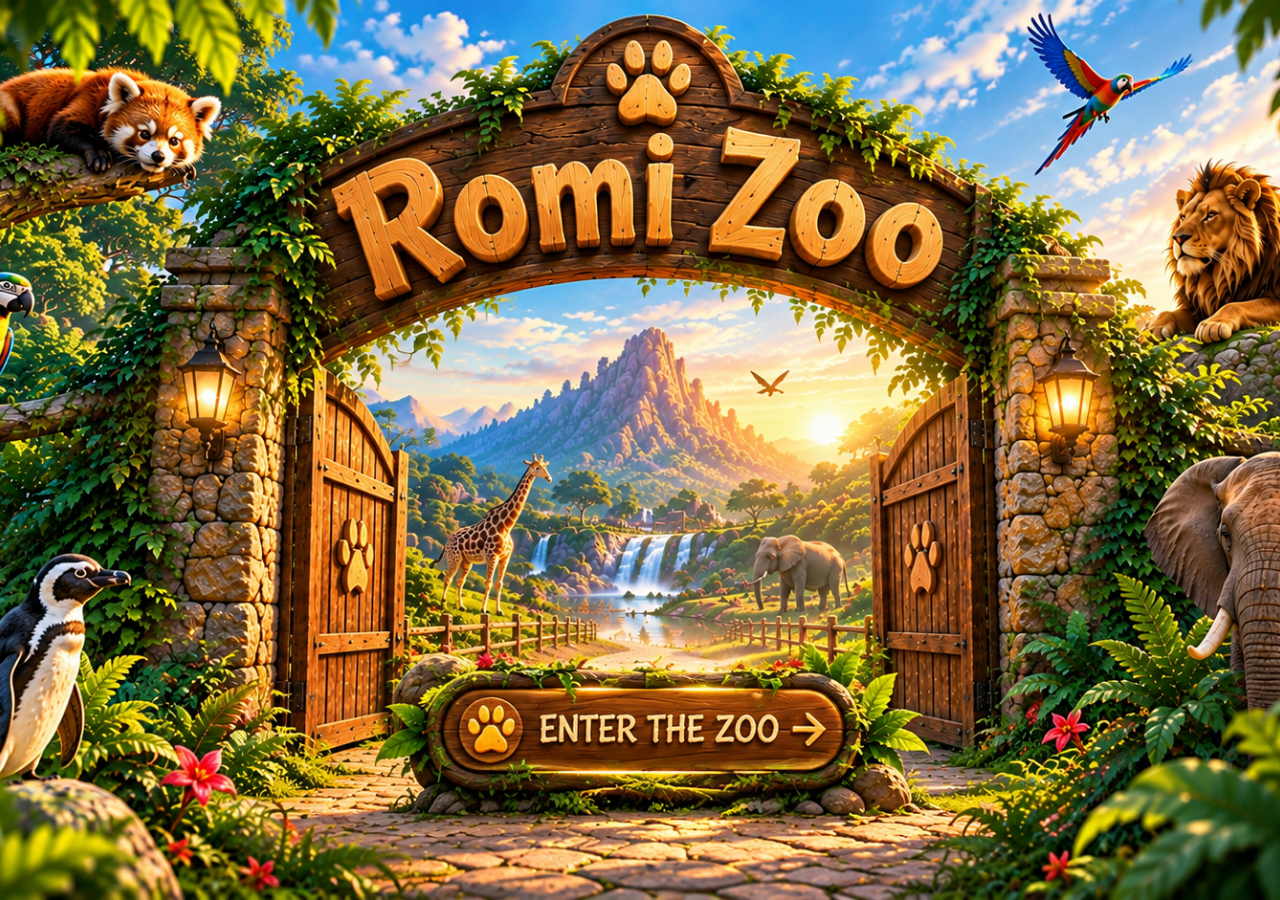
==== commit ded536fd: "Add files via upload" ====
--- a/index.html
+++ b/index.html
@@ -1,102 +1,23 @@
-<!DOCTYPE html>
+<!doctype html>
 <html lang="en">
 <head>
-  <meta charset="UTF-8">
-  <meta name="viewport" content="width=device-width, initial-scale=1.0, viewport-fit=cover">
-  <title>Romi Zoo</title>
-  <link rel="stylesheet" href="styles.css">
-  <style>
-    html, body {
-      margin: 0;
-      width: 100%;
-      height: 100%;
-      overflow: hidden;
-    }
-
-    .entrance {
-      position: relative;
-      width: 100vw;
-      height: 100dvh;
-      min-height: 100vh;
-      overflow: hidden;
-      display: grid;
-      place-items: center;
-    }
-
-    .scene {
-      position: absolute;
-      inset: 0;
-      width: 100%;
-      height: 100%;
-      object-fit: contain;
-      object-position: center center;
-      z-index: 1;
-    }
-
-    .glow {
-      z-index: 2;
-    }
-
-    .particles {
-      z-index: 4;
-      pointer-events: none;
-    }
-
-    .enter-button {
-      position: absolute !important;
-      z-index: 10 !important;
-      left: 50% !important;
-      bottom: max(28px, 8vh) !important;
-      transform: translateX(-50%) !important;
-      width: min(390px, 82vw) !important;
-      min-height: 58px !important;
-      padding: 13px 20px !important;
-      display: flex !important;
-      align-items: center;
-      justify-content: center;
-      gap: 12px;
-      box-sizing: border-box;
-      visibility: visible !important;
-      opacity: 1 !important;
-      pointer-events: auto !important;
-    }
-
-    .enter-button:hover,
-    .enter-button:focus-visible {
-      transform: translateX(-50%) scale(1.05) !important;
-    }
-
-    .hint {
-      z-index: 5;
-    }
-
-    @media (max-width: 600px) {
-      .enter-button {
-        bottom: max(24px, 7vh) !important;
-        width: 82vw !important;
-        min-height: 58px !important;
-        font-size: clamp(16px, 5vw, 23px) !important;
-      }
-    }
-  </style>
+<meta charset="utf-8">
+<meta name="viewport" content="width=device-width, initial-scale=1, viewport-fit=cover">
+<title>Romi Zoo</title>
+<link rel="stylesheet" href="styles.css">
 </head>
 <body>
-  <main class="entrance">
-    <div class="scene"></div>
-    <div class="glow"></div>
+<main class="entrance">
+  <picture class="entrance-art">
+    <source media="(max-width: 700px)" srcset="assets/zoo-entrance-mobile.png">
+    <img src="assets/zoo-entrance-desktop.png" alt="Romi Zoo entrance">
+  </picture>
 
-    <div class="particles" aria-hidden="true">
-      <span></span><span></span><span></span><span></span><span></span>
-      <span></span><span></span><span></span><span></span><span></span>
-      <span></span><span></span><span></span><span></span><span></span>
-    </div>
+  <!-- The visible button is part of the artwork; this HTML hotspot makes it clickable. -->
+  <button class="enter-hotspot" id="enterZoo" type="button" aria-label="Enter the Zoo"></button>
 
-    <a class="enter-button" href="zoo.html" aria-label="Enter Romi Zoo">
-      <span>ENTER THE ZOO</span>
-      <b>🐾</b>
-    </a>
-
-    <div class="hint">A wild adventure awaits</div>
-  </main>
+  <div class="transition" aria-hidden="true"></div>
+</main>
+<script src="script.js"></script>
 </body>
 </html>
